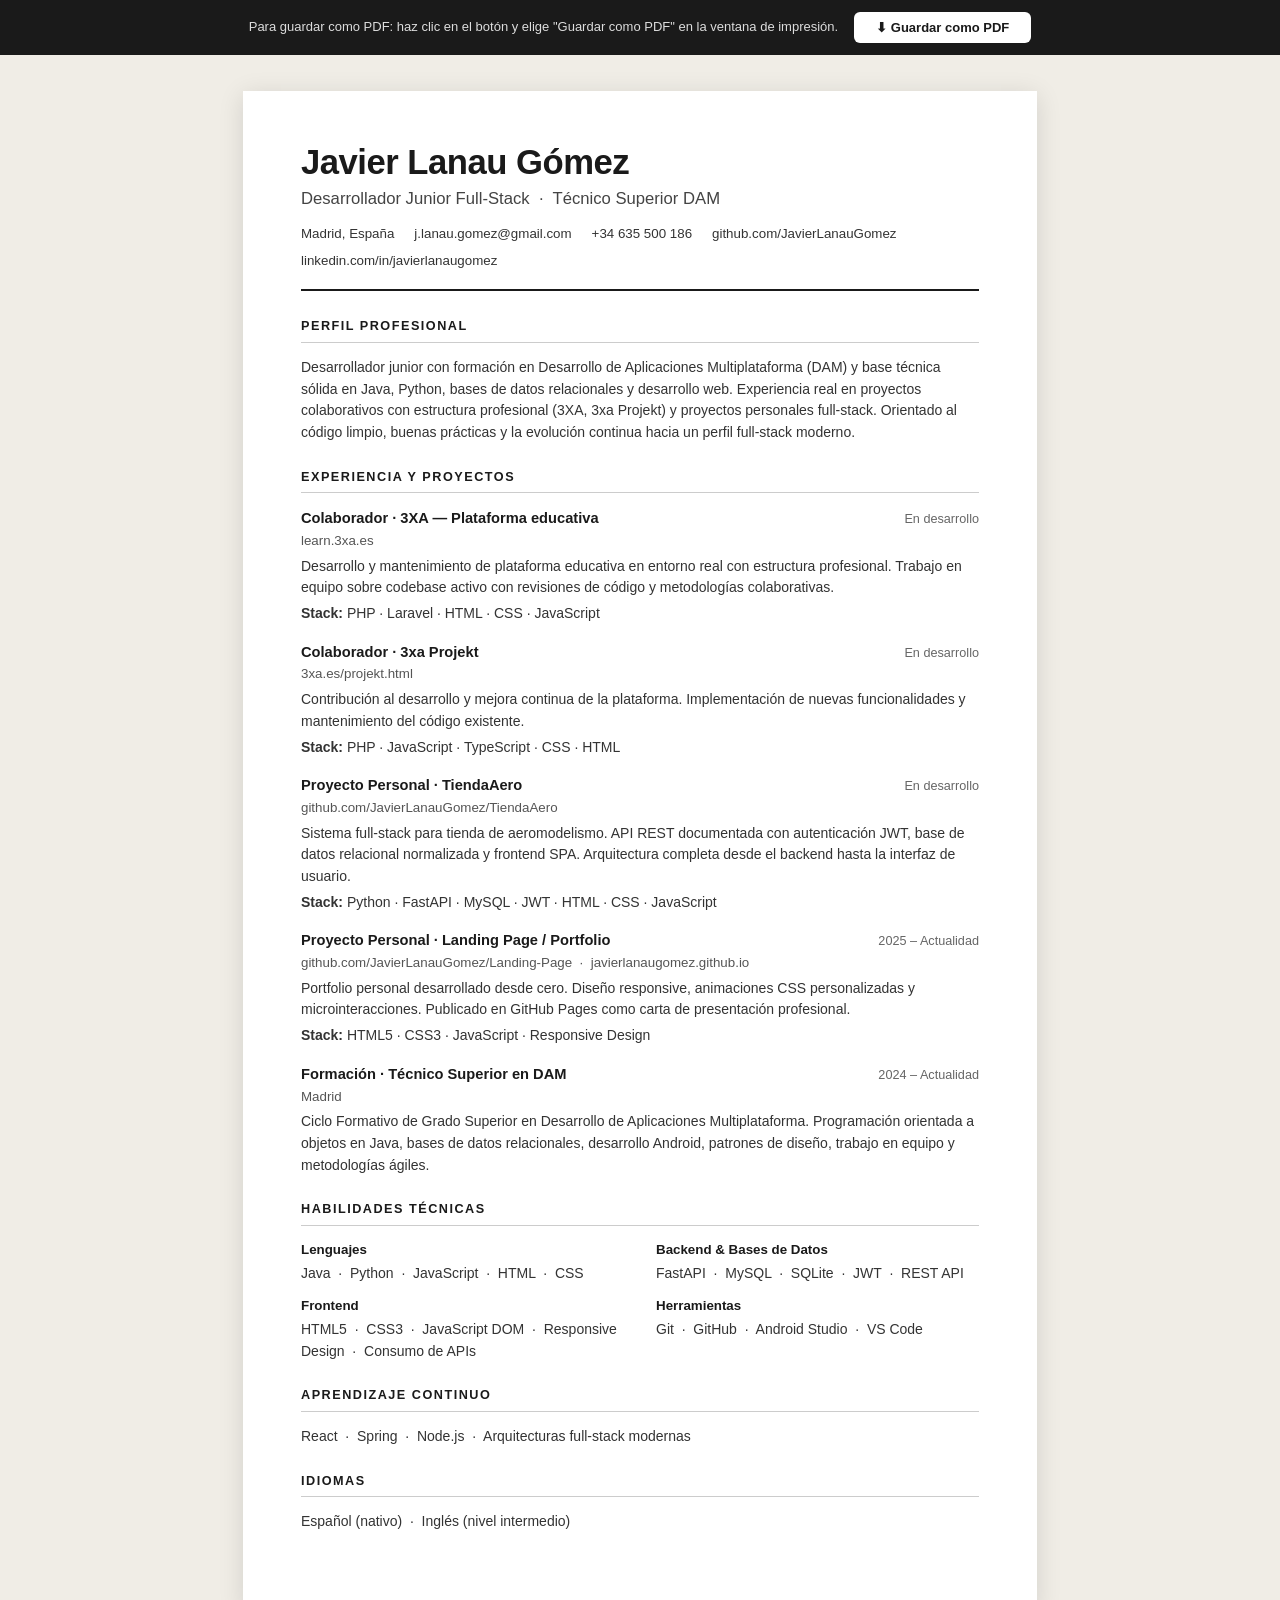
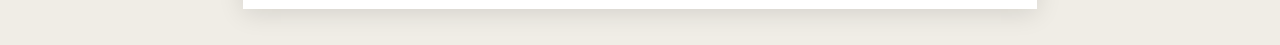
==== cv.html @ b681577f "cv" ====
<!DOCTYPE html>
<html lang="es">
<head>
    <meta charset="UTF-8">
    <meta name="viewport" content="width=device-width, initial-scale=1.0">
    <title>CV — Javier Lanau Gómez | Desarrollador Junior Full-Stack</title>
    <style>
        * { box-sizing: border-box; margin: 0; padding: 0; }

        body {
            font-family: Arial, Helvetica, sans-serif;
            font-size: 11pt;
            line-height: 1.55;
            color: #1a1a1a;
            background: #f0ede6;
        }

        /* Print button — hidden on print */
        .print-bar {
            position: sticky;
            top: 0;
            z-index: 10;
            background: #1a1a1a;
            color: #fff;
            text-align: center;
            padding: 12px 20px;
            display: flex;
            align-items: center;
            justify-content: center;
            gap: 16px;
        }

        .print-bar p {
            font-size: 13px;
            opacity: 0.85;
        }

        .print-btn {
            background: #fff;
            color: #1a1a1a;
            border: none;
            border-radius: 6px;
            padding: 8px 22px;
            font-size: 13px;
            font-weight: 700;
            cursor: pointer;
            font-family: Arial, sans-serif;
            transition: opacity 0.2s;
        }

        .print-btn:hover { opacity: 0.85; }

        /* CV container */
        .cv {
            max-width: 794px;
            margin: 36px auto;
            background: #ffffff;
            padding: 52px 58px;
            box-shadow: 0 4px 24px rgba(0,0,0,0.12);
        }

        /* ── Header ── */
        .cv-header {
            border-bottom: 2.5px solid #1a1a1a;
            padding-bottom: 18px;
            margin-bottom: 26px;
        }

        .cv-name {
            font-size: 26pt;
            font-weight: 700;
            letter-spacing: -0.5px;
            line-height: 1.1;
        }

        .cv-role {
            font-size: 12.5pt;
            color: #444;
            margin-top: 5px;
        }

        .cv-contact {
            display: flex;
            flex-wrap: wrap;
            gap: 6px 20px;
            margin-top: 12px;
            font-size: 10pt;
            color: #333;
        }

        .cv-contact a {
            color: #333;
            text-decoration: none;
        }

        .cv-contact a:hover { text-decoration: underline; }

        /* ── Sections ── */
        .cv-section {
            margin-bottom: 24px;
        }

        .cv-section-title {
            font-size: 9.5pt;
            font-weight: 700;
            text-transform: uppercase;
            letter-spacing: 1.5px;
            color: #1a1a1a;
            border-bottom: 1px solid #ccc;
            padding-bottom: 5px;
            margin-bottom: 14px;
        }

        .cv-section p {
            font-size: 10.5pt;
            color: #333;
        }

        /* ── Experience items ── */
        .exp-item {
            margin-bottom: 16px;
        }

        .exp-item:last-child { margin-bottom: 0; }

        .exp-row {
            display: flex;
            justify-content: space-between;
            align-items: baseline;
            gap: 12px;
        }

        .exp-role {
            font-size: 11pt;
            font-weight: 700;
            color: #1a1a1a;
        }

        .exp-date {
            font-size: 9.5pt;
            color: #666;
            white-space: nowrap;
            flex-shrink: 0;
        }

        .exp-company {
            font-size: 10pt;
            color: #555;
            margin-top: 1px;
        }

        .exp-desc {
            font-size: 10.5pt;
            color: #333;
            margin-top: 4px;
        }

        /* ── Skills grid ── */
        .skills-grid {
            display: grid;
            grid-template-columns: 1fr 1fr;
            gap: 12px 32px;
        }

        .skill-group { }

        .skill-group-label {
            font-size: 10pt;
            font-weight: 700;
            color: #1a1a1a;
            margin-bottom: 2px;
        }

        .skill-group-values {
            font-size: 10.5pt;
            color: #333;
        }

        /* ── Print styles ── */
        @media print {
            body {
                background: #fff;
                font-size: 10pt;
            }

            .print-bar { display: none; }

            .cv {
                margin: 0;
                padding: 28px 36px;
                box-shadow: none;
                max-width: 100%;
            }

            .cv-section { page-break-inside: avoid; }

            a { color: #1a1a1a; }
        }
    </style>
</head>
<body>

    <div class="print-bar">
        <p>Para guardar como PDF: haz clic en el botón y elige "Guardar como PDF" en la ventana de impresión.</p>
        <button class="print-btn" onclick="window.print()">⬇ Guardar como PDF</button>
    </div>

    <div class="cv">

        <!-- HEADER -->
        <header class="cv-header">
            <div class="cv-name">Javier Lanau Gómez</div>
            <div class="cv-role">Desarrollador Junior Full-Stack &nbsp;·&nbsp; Técnico Superior DAM</div>
            <div class="cv-contact">
                <span>Madrid, España</span>
                <a href="mailto:j.lanau.gomez@gmail.com">j.lanau.gomez@gmail.com</a>
                <a href="tel:+34635500186">+34 635 500 186</a>
                <a href="https://github.com/JavierLanauGomez" target="_blank">github.com/JavierLanauGomez</a>
                <a href="https://www.linkedin.com/in/javierlanaugomez" target="_blank">linkedin.com/in/javierlanaugomez</a>
            </div>
        </header>

        <!-- PERFIL -->
        <section class="cv-section">
            <h2 class="cv-section-title">Perfil Profesional</h2>
            <p>
                Desarrollador junior con formación en Desarrollo de Aplicaciones Multiplataforma (DAM) y base técnica sólida en Java, Python, bases de datos relacionales y desarrollo web. Experiencia real en proyectos colaborativos con estructura profesional (3XA, 3xa Projekt) y proyectos personales full-stack. Orientado al código limpio, buenas prácticas y la evolución continua hacia un perfil full-stack moderno.
            </p>
        </section>

        <!-- EXPERIENCIA Y PROYECTOS -->
        <section class="cv-section">
            <h2 class="cv-section-title">Experiencia y Proyectos</h2>

            <div class="exp-item">
                <div class="exp-row">
                    <span class="exp-role">Colaborador · 3XA — Plataforma educativa</span>
                    <span class="exp-date">En desarrollo</span>
                </div>
                <div class="exp-company">learn.3xa.es</div>
                <p class="exp-desc">Desarrollo y mantenimiento de plataforma educativa en entorno real con estructura profesional. Trabajo en equipo sobre codebase activo con revisiones de código y metodologías colaborativas.</p>
                <p class="exp-desc"><strong>Stack:</strong> PHP · Laravel · HTML · CSS · JavaScript</p>
            </div>

            <div class="exp-item">
                <div class="exp-row">
                    <span class="exp-role">Colaborador · 3xa Projekt</span>
                    <span class="exp-date">En desarrollo</span>
                </div>
                <div class="exp-company">3xa.es/projekt.html</div>
                <p class="exp-desc">Contribución al desarrollo y mejora continua de la plataforma. Implementación de nuevas funcionalidades y mantenimiento del código existente.</p>
                <p class="exp-desc"><strong>Stack:</strong> PHP · JavaScript · TypeScript · CSS · HTML</p>
            </div>

            <div class="exp-item">
                <div class="exp-row">
                    <span class="exp-role">Proyecto Personal · TiendaAero</span>
                    <span class="exp-date">En desarrollo</span>
                </div>
                <div class="exp-company">github.com/JavierLanauGomez/TiendaAero</div>
                <p class="exp-desc">Sistema full-stack para tienda de aeromodelismo. API REST documentada con autenticación JWT, base de datos relacional normalizada y frontend SPA. Arquitectura completa desde el backend hasta la interfaz de usuario.</p>
                <p class="exp-desc"><strong>Stack:</strong> Python · FastAPI · MySQL · JWT · HTML · CSS · JavaScript</p>
            </div>

            <div class="exp-item">
                <div class="exp-row">
                    <span class="exp-role">Proyecto Personal · Landing Page / Portfolio</span>
                    <span class="exp-date">2025 – Actualidad</span>
                </div>
                <div class="exp-company">github.com/JavierLanauGomez/Landing-Page &nbsp;·&nbsp; javierlanaugomez.github.io</div>
                <p class="exp-desc">Portfolio personal desarrollado desde cero. Diseño responsive, animaciones CSS personalizadas y microinteracciones. Publicado en GitHub Pages como carta de presentación profesional.</p>
                <p class="exp-desc"><strong>Stack:</strong> HTML5 · CSS3 · JavaScript · Responsive Design</p>
            </div>

            <div class="exp-item">
                <div class="exp-row">
                    <span class="exp-role">Formación · Técnico Superior en DAM</span>
                    <span class="exp-date">2024 – Actualidad</span>
                </div>
                <div class="exp-company">Madrid</div>
                <p class="exp-desc">Ciclo Formativo de Grado Superior en Desarrollo de Aplicaciones Multiplataforma. Programación orientada a objetos en Java, bases de datos relacionales, desarrollo Android, patrones de diseño, trabajo en equipo y metodologías ágiles.</p>
            </div>
        </section>

        <!-- HABILIDADES TÉCNICAS -->
        <section class="cv-section">
            <h2 class="cv-section-title">Habilidades Técnicas</h2>
            <div class="skills-grid">
                <div class="skill-group">
                    <div class="skill-group-label">Lenguajes</div>
                    <div class="skill-group-values">Java &nbsp;·&nbsp; Python &nbsp;·&nbsp; JavaScript &nbsp;·&nbsp; HTML &nbsp;·&nbsp; CSS</div>
                </div>
                <div class="skill-group">
                    <div class="skill-group-label">Backend &amp; Bases de Datos</div>
                    <div class="skill-group-values">FastAPI &nbsp;·&nbsp; MySQL &nbsp;·&nbsp; SQLite &nbsp;·&nbsp; JWT &nbsp;·&nbsp; REST API</div>
                </div>
                <div class="skill-group">
                    <div class="skill-group-label">Frontend</div>
                    <div class="skill-group-values">HTML5 &nbsp;·&nbsp; CSS3 &nbsp;·&nbsp; JavaScript DOM &nbsp;·&nbsp; Responsive Design &nbsp;·&nbsp; Consumo de APIs</div>
                </div>
                <div class="skill-group">
                    <div class="skill-group-label">Herramientas</div>
                    <div class="skill-group-values">Git &nbsp;·&nbsp; GitHub &nbsp;·&nbsp; Android Studio &nbsp;·&nbsp; VS Code</div>
                </div>
            </div>
        </section>

        <!-- APRENDIZAJE CONTINUO -->
        <section class="cv-section">
            <h2 class="cv-section-title">Aprendizaje Continuo</h2>
            <p>React &nbsp;·&nbsp; Spring &nbsp;·&nbsp; Node.js &nbsp;·&nbsp; Arquitecturas full-stack modernas</p>
        </section>

        <!-- IDIOMAS -->
        <section class="cv-section">
            <h2 class="cv-section-title">Idiomas</h2>
            <p>Español (nativo) &nbsp;·&nbsp; Inglés (nivel intermedio)</p>
        </section>

    </div>

</body>
</html>
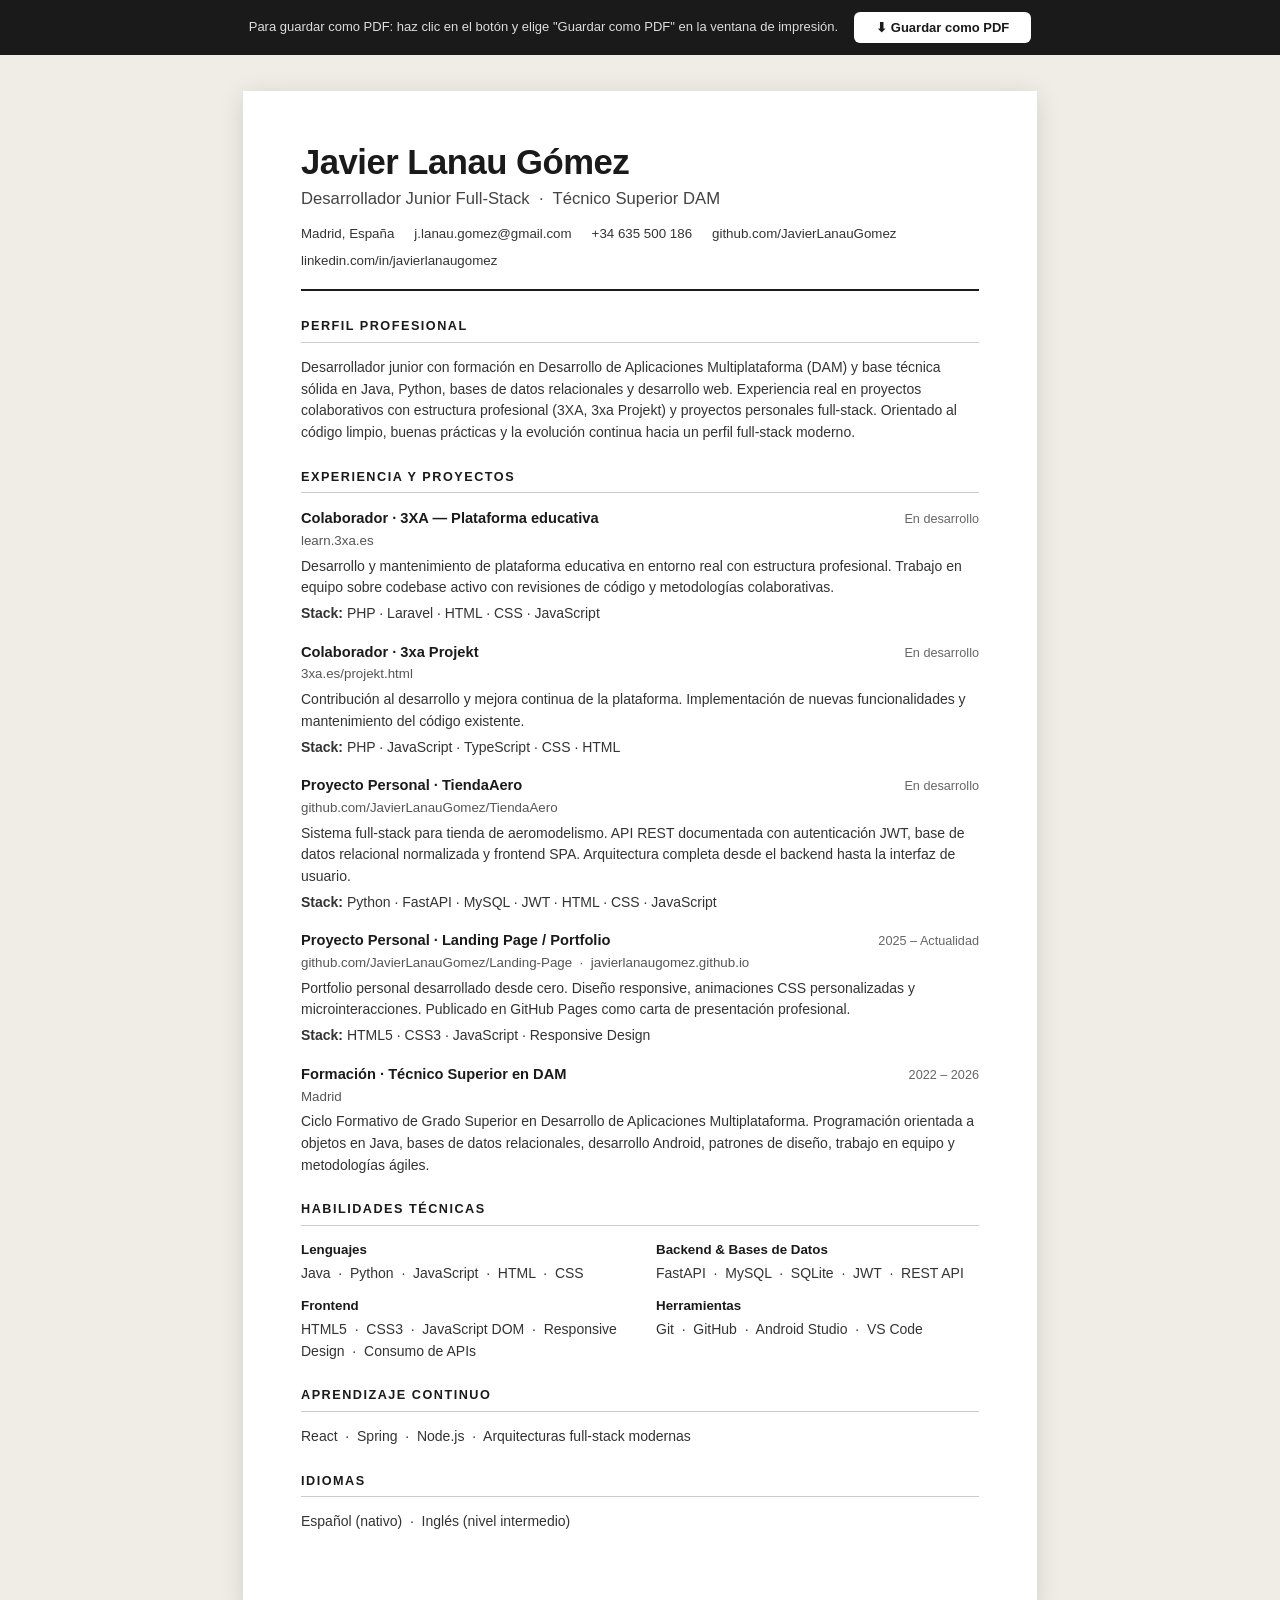
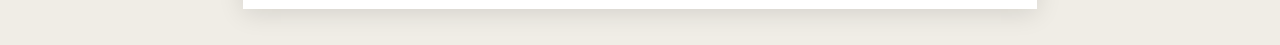
==== commit d8759755: "c" ====
--- a/cv.html
+++ b/cv.html
@@ -275,7 +275,7 @@
             <div class="exp-item">
                 <div class="exp-row">
                     <span class="exp-role">Formación · Técnico Superior en DAM</span>
-                    <span class="exp-date">2024 – Actualidad</span>
+                    <span class="exp-date">2022 – 2026</span>
                 </div>
                 <div class="exp-company">Madrid</div>
                 <p class="exp-desc">Ciclo Formativo de Grado Superior en Desarrollo de Aplicaciones Multiplataforma. Programación orientada a objetos en Java, bases de datos relacionales, desarrollo Android, patrones de diseño, trabajo en equipo y metodologías ágiles.</p>
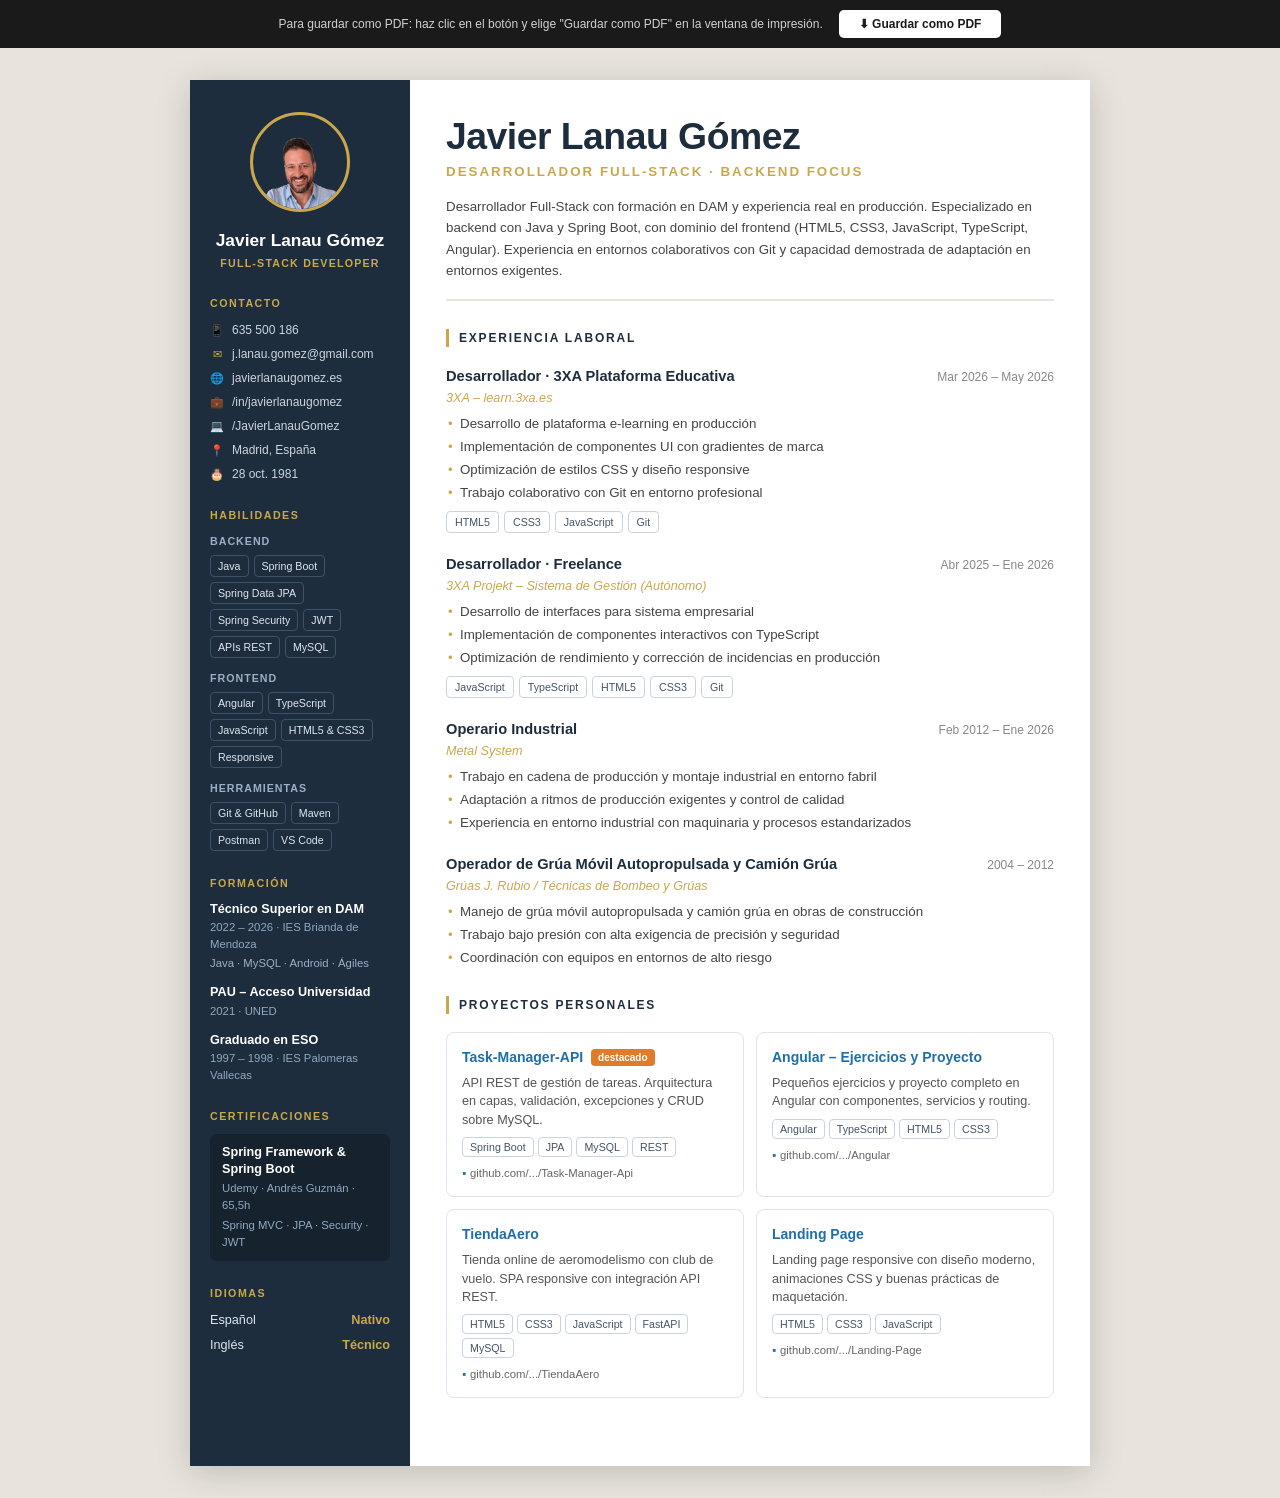
==== commit 91df8242: "actualizacion curriculum" ====
--- a/cv.html
+++ b/cv.html
@@ -3,19 +3,19 @@
 <head>
     <meta charset="UTF-8">
     <meta name="viewport" content="width=device-width, initial-scale=1.0">
-    <title>CV — Javier Lanau Gómez | Desarrollador Junior Full-Stack</title>
+    <title>CV — Javier Lanau Gómez | Full-Stack Developer</title>
     <style>
         * { box-sizing: border-box; margin: 0; padding: 0; }
 
         body {
             font-family: Arial, Helvetica, sans-serif;
-            font-size: 11pt;
-            line-height: 1.55;
+            font-size: 10.5pt;
+            line-height: 1.5;
             color: #1a1a1a;
-            background: #f0ede6;
-        }
-
-        /* Print button — hidden on print */
+            background: #e8e4dd;
+        }
+
+        /* ── Print bar ── */
         .print-bar {
             position: sticky;
             top: 0;
@@ -23,178 +23,375 @@
             background: #1a1a1a;
             color: #fff;
             text-align: center;
-            padding: 12px 20px;
+            padding: 10px 20px;
             display: flex;
             align-items: center;
             justify-content: center;
             gap: 16px;
         }
-
-        .print-bar p {
-            font-size: 13px;
-            opacity: 0.85;
-        }
-
+        .print-bar p { font-size: 12px; opacity: 0.8; }
         .print-btn {
             background: #fff;
             color: #1a1a1a;
             border: none;
+            border-radius: 5px;
+            padding: 7px 20px;
+            font-size: 12px;
+            font-weight: 700;
+            cursor: pointer;
+            transition: opacity 0.2s;
+        }
+        .print-btn:hover { opacity: 0.8; }
+
+        /* ── CV wrapper ── */
+        .cv {
+            max-width: 900px;
+            margin: 32px auto;
+            display: grid;
+            grid-template-columns: 220px 1fr;
+            box-shadow: 0 6px 32px rgba(0,0,0,0.18);
+        }
+
+        /* ══════════════ SIDEBAR ══════════════ */
+        .sidebar {
+            background: #1e2d3d;
+            color: #e0e6ef;
+            padding: 32px 20px;
+            display: flex;
+            flex-direction: column;
+            gap: 24px;
+        }
+
+        /* Photo + name block */
+        .sidebar-profile {
+            text-align: center;
+        }
+        .sidebar-photo {
+            width: 100px;
+            height: 100px;
+            border-radius: 50%;
+            object-fit: cover;
+            border: 3px solid #c9a84c;
+            margin-bottom: 12px;
+        }
+        .sidebar-name {
+            font-size: 13pt;
+            font-weight: 700;
+            color: #fff;
+            line-height: 1.2;
+        }
+        .sidebar-role {
+            font-size: 8pt;
+            font-weight: 700;
+            color: #c9a84c;
+            letter-spacing: 1.2px;
+            text-transform: uppercase;
+            margin-top: 4px;
+        }
+
+        /* Sidebar section title */
+        .sb-title {
+            font-size: 8pt;
+            font-weight: 700;
+            text-transform: uppercase;
+            letter-spacing: 1.5px;
+            color: #c9a84c;
+            margin-bottom: 10px;
+        }
+
+        /* Contact */
+        .contact-list {
+            list-style: none;
+            display: flex;
+            flex-direction: column;
+            gap: 6px;
+        }
+        .contact-list li {
+            display: flex;
+            align-items: center;
+            gap: 8px;
+            font-size: 9pt;
+            color: #ccd4df;
+        }
+        .contact-list .icon {
+            font-size: 11px;
+            width: 14px;
+            text-align: center;
+            flex-shrink: 0;
+            color: #c9a84c;
+        }
+        .contact-list a {
+            color: #ccd4df;
+            text-decoration: none;
+        }
+        .contact-list a:hover { color: #fff; }
+
+        /* Skills */
+        .skill-category {
+            margin-bottom: 12px;
+        }
+        .skill-category:last-child { margin-bottom: 0; }
+        .skill-cat-label {
+            font-size: 8pt;
+            font-weight: 700;
+            color: #9bb0c7;
+            text-transform: uppercase;
+            letter-spacing: 1px;
+            margin-bottom: 6px;
+        }
+        .skill-tags {
+            display: flex;
+            flex-wrap: wrap;
+            gap: 5px;
+        }
+        .tag {
+            font-size: 8pt;
+            color: #dce6f0;
+            border: 1px solid #3d5268;
+            border-radius: 4px;
+            padding: 2px 7px;
+            white-space: nowrap;
+        }
+
+        /* Education */
+        .edu-item {
+            margin-bottom: 12px;
+        }
+        .edu-item:last-child { margin-bottom: 0; }
+        .edu-title {
+            font-size: 9.5pt;
+            font-weight: 700;
+            color: #fff;
+            line-height: 1.3;
+        }
+        .edu-meta {
+            font-size: 8.5pt;
+            color: #8fa8c0;
+            margin-top: 2px;
+        }
+        .edu-stack {
+            font-size: 8.5pt;
+            color: #9bb0c7;
+            margin-top: 2px;
+        }
+
+        /* Certifications */
+        .cert-item {
+            background: #16222e;
             border-radius: 6px;
-            padding: 8px 22px;
-            font-size: 13px;
-            font-weight: 700;
-            cursor: pointer;
-            font-family: Arial, sans-serif;
-            transition: opacity 0.2s;
-        }
-
-        .print-btn:hover { opacity: 0.85; }
-
-        /* CV container */
-        .cv {
-            max-width: 794px;
-            margin: 36px auto;
-            background: #ffffff;
-            padding: 52px 58px;
-            box-shadow: 0 4px 24px rgba(0,0,0,0.12);
-        }
-
-        /* ── Header ── */
-        .cv-header {
-            border-bottom: 2.5px solid #1a1a1a;
+            padding: 10px 12px;
+        }
+        .cert-name {
+            font-size: 9.5pt;
+            font-weight: 700;
+            color: #fff;
+            line-height: 1.3;
+        }
+        .cert-meta {
+            font-size: 8.5pt;
+            color: #8fa8c0;
+            margin-top: 3px;
+        }
+
+        /* Languages */
+        .lang-list {
+            display: flex;
+            flex-direction: column;
+            gap: 6px;
+        }
+        .lang-row {
+            display: flex;
+            justify-content: space-between;
+            font-size: 9.5pt;
+        }
+        .lang-name { color: #dce6f0; }
+        .lang-level { color: #c9a84c; font-weight: 700; }
+
+        /* ══════════════ MAIN CONTENT ══════════════ */
+        .main {
+            background: #fff;
+            padding: 36px 36px 40px;
+        }
+
+        /* Main header */
+        .main-header {
+            border-bottom: 2px solid #e8e4dd;
             padding-bottom: 18px;
-            margin-bottom: 26px;
-        }
-
-        .cv-name {
-            font-size: 26pt;
-            font-weight: 700;
+            margin-bottom: 28px;
+        }
+        .main-name {
+            font-size: 28pt;
+            font-weight: 700;
+            color: #1e2d3d;
             letter-spacing: -0.5px;
             line-height: 1.1;
         }
-
-        .cv-role {
-            font-size: 12.5pt;
+        .main-role {
+            font-size: 10pt;
+            font-weight: 700;
+            color: #c9a84c;
+            letter-spacing: 2px;
+            text-transform: uppercase;
+            margin-top: 5px;
+        }
+        .main-summary {
+            font-size: 10pt;
             color: #444;
-            margin-top: 5px;
-        }
-
-        .cv-contact {
-            display: flex;
-            flex-wrap: wrap;
-            gap: 6px 20px;
-            margin-top: 12px;
-            font-size: 10pt;
-            color: #333;
-        }
-
-        .cv-contact a {
-            color: #333;
-            text-decoration: none;
-        }
-
-        .cv-contact a:hover { text-decoration: underline; }
-
-        /* ── Sections ── */
-        .cv-section {
-            margin-bottom: 24px;
-        }
-
-        .cv-section-title {
-            font-size: 9.5pt;
+            margin-top: 14px;
+            line-height: 1.6;
+        }
+
+        /* Section titles (right side) */
+        .section {
+            margin-bottom: 28px;
+        }
+        .section-title {
+            font-size: 9pt;
             font-weight: 700;
             text-transform: uppercase;
-            letter-spacing: 1.5px;
-            color: #1a1a1a;
-            border-bottom: 1px solid #ccc;
-            padding-bottom: 5px;
-            margin-bottom: 14px;
-        }
-
-        .cv-section p {
-            font-size: 10.5pt;
-            color: #333;
-        }
-
-        /* ── Experience items ── */
+            letter-spacing: 1.8px;
+            color: #1e2d3d;
+            border-left: 3px solid #c9a84c;
+            padding-left: 10px;
+            margin-bottom: 18px;
+        }
+
+        /* Experience */
         .exp-item {
-            margin-bottom: 16px;
-        }
-
+            margin-bottom: 20px;
+        }
         .exp-item:last-child { margin-bottom: 0; }
-
-        .exp-row {
+        .exp-header {
             display: flex;
             justify-content: space-between;
             align-items: baseline;
             gap: 12px;
         }
-
         .exp-role {
             font-size: 11pt;
             font-weight: 700;
-            color: #1a1a1a;
-        }
-
+            color: #1e2d3d;
+        }
         .exp-date {
-            font-size: 9.5pt;
-            color: #666;
+            font-size: 9pt;
+            color: #888;
             white-space: nowrap;
             flex-shrink: 0;
         }
-
         .exp-company {
+            font-size: 9.5pt;
+            color: #c9a84c;
+            font-style: italic;
+            margin-top: 2px;
+        }
+        .exp-bullets {
+            margin-top: 6px;
+            padding-left: 0;
+            list-style: none;
+        }
+        .exp-bullets li {
             font-size: 10pt;
-            color: #555;
-            margin-top: 1px;
-        }
-
-        .exp-desc {
-            font-size: 10.5pt;
-            color: #333;
-            margin-top: 4px;
-        }
-
-        /* ── Skills grid ── */
-        .skills-grid {
+            color: #444;
+            padding-left: 14px;
+            position: relative;
+            margin-bottom: 3px;
+        }
+        .exp-bullets li::before {
+            content: "•";
+            position: absolute;
+            left: 2px;
+            color: #c9a84c;
+        }
+        .exp-tags {
+            display: flex;
+            flex-wrap: wrap;
+            gap: 5px;
+            margin-top: 8px;
+        }
+        .exp-tag {
+            font-size: 8pt;
+            color: #445566;
+            border: 1px solid #c8d4e0;
+            border-radius: 4px;
+            padding: 2px 8px;
+        }
+
+        /* Projects grid */
+        .projects-grid {
             display: grid;
             grid-template-columns: 1fr 1fr;
-            gap: 12px 32px;
-        }
-
-        .skill-group { }
-
-        .skill-group-label {
-            font-size: 10pt;
-            font-weight: 700;
-            color: #1a1a1a;
-            margin-bottom: 2px;
-        }
-
-        .skill-group-values {
+            gap: 12px;
+        }
+        .project-card {
+            border: 1px solid #dde4ec;
+            border-radius: 8px;
+            padding: 14px 15px;
+        }
+        .project-header {
+            display: flex;
+            align-items: center;
+            gap: 8px;
+            margin-bottom: 6px;
+        }
+        .project-name {
             font-size: 10.5pt;
-            color: #333;
-        }
-
-        /* ── Print styles ── */
+            font-weight: 700;
+            color: #1e6fa8;
+            text-decoration: none;
+        }
+        .project-name:hover { text-decoration: underline; }
+        .badge-destacado {
+            font-size: 7.5pt;
+            font-weight: 700;
+            color: #fff;
+            background: #e07b2a;
+            border-radius: 4px;
+            padding: 1px 7px;
+        }
+        .project-desc {
+            font-size: 9.5pt;
+            color: #555;
+            margin-bottom: 8px;
+            line-height: 1.45;
+        }
+        .project-tags {
+            display: flex;
+            flex-wrap: wrap;
+            gap: 4px;
+            margin-bottom: 8px;
+        }
+        .project-tag {
+            font-size: 8pt;
+            color: #445566;
+            border: 1px solid #c8d4e0;
+            border-radius: 4px;
+            padding: 1px 7px;
+        }
+        .project-link {
+            font-size: 8.5pt;
+            color: #666;
+            text-decoration: none;
+            display: flex;
+            align-items: center;
+            gap: 4px;
+        }
+        .project-link::before {
+            content: "▪";
+            color: #1e6fa8;
+        }
+        .project-link:hover { color: #1e6fa8; }
+
+        /* ── Print ── */
         @media print {
-            body {
-                background: #fff;
-                font-size: 10pt;
-            }
-
+            body { background: #fff; font-size: 9.5pt; }
             .print-bar { display: none; }
-
             .cv {
                 margin: 0;
-                padding: 28px 36px;
+                max-width: 100%;
                 box-shadow: none;
-                max-width: 100%;
             }
-
-            .cv-section { page-break-inside: avoid; }
-
-            a { color: #1a1a1a; }
+            .section { page-break-inside: avoid; }
+            .exp-item { page-break-inside: avoid; }
         }
     </style>
 </head>
@@ -207,116 +404,261 @@
 
     <div class="cv">
 
-        <!-- HEADER -->
-        <header class="cv-header">
-            <div class="cv-name">Javier Lanau Gómez</div>
-            <div class="cv-role">Desarrollador Junior Full-Stack &nbsp;·&nbsp; Técnico Superior DAM</div>
-            <div class="cv-contact">
-                <span>Madrid, España</span>
-                <a href="mailto:j.lanau.gomez@gmail.com">j.lanau.gomez@gmail.com</a>
-                <a href="tel:+34635500186">+34 635 500 186</a>
-                <a href="https://github.com/JavierLanauGomez" target="_blank">github.com/JavierLanauGomez</a>
-                <a href="https://www.linkedin.com/in/javierlanaugomez" target="_blank">linkedin.com/in/javierlanaugomez</a>
+        <!-- ══════ SIDEBAR ══════ -->
+        <aside class="sidebar">
+
+            <div class="sidebar-profile">
+                <img src="JavierLanau2.png" alt="Javier Lanau Gómez" class="sidebar-photo">
+                <div class="sidebar-name">Javier Lanau Gómez</div>
+                <div class="sidebar-role">Full-Stack Developer</div>
             </div>
-        </header>
-
-        <!-- PERFIL -->
-        <section class="cv-section">
-            <h2 class="cv-section-title">Perfil Profesional</h2>
-            <p>
-                Desarrollador junior con formación en Desarrollo de Aplicaciones Multiplataforma (DAM) y base técnica sólida en Java, Python, bases de datos relacionales y desarrollo web. Experiencia real en proyectos colaborativos con estructura profesional (3XA, 3xa Projekt) y proyectos personales full-stack. Orientado al código limpio, buenas prácticas y la evolución continua hacia un perfil full-stack moderno.
-            </p>
-        </section>
-
-        <!-- EXPERIENCIA Y PROYECTOS -->
-        <section class="cv-section">
-            <h2 class="cv-section-title">Experiencia y Proyectos</h2>
-
-            <div class="exp-item">
-                <div class="exp-row">
-                    <span class="exp-role">Colaborador · 3XA — Plataforma educativa</span>
-                    <span class="exp-date">En desarrollo</span>
-                </div>
-                <div class="exp-company">learn.3xa.es</div>
-                <p class="exp-desc">Desarrollo y mantenimiento de plataforma educativa en entorno real con estructura profesional. Trabajo en equipo sobre codebase activo con revisiones de código y metodologías colaborativas.</p>
-                <p class="exp-desc"><strong>Stack:</strong> PHP · Laravel · HTML · CSS · JavaScript</p>
+
+            <!-- Contacto -->
+            <div>
+                <div class="sb-title">Contacto</div>
+                <ul class="contact-list">
+                    <li><span class="icon">📱</span> 635 500 186</li>
+                    <li><span class="icon">✉</span> <a href="mailto:j.lanau.gomez@gmail.com">j.lanau.gomez@gmail.com</a></li>
+                    <li><span class="icon">🌐</span> <a href="https://javierlanaugomez.es" target="_blank">javierlanaugomez.es</a></li>
+                    <li><span class="icon">💼</span> <a href="https://linkedin.com/in/javierlanaugomez" target="_blank">/in/javierlanaugomez</a></li>
+                    <li><span class="icon">💻</span> <a href="https://github.com/JavierLanauGomez" target="_blank">/JavierLanauGomez</a></li>
+                    <li><span class="icon">📍</span> Madrid, España</li>
+                    <li><span class="icon">🎂</span> 28 oct. 1981</li>
+                </ul>
             </div>
 
-            <div class="exp-item">
-                <div class="exp-row">
-                    <span class="exp-role">Colaborador · 3xa Projekt</span>
-                    <span class="exp-date">En desarrollo</span>
-                </div>
-                <div class="exp-company">3xa.es/projekt.html</div>
-                <p class="exp-desc">Contribución al desarrollo y mejora continua de la plataforma. Implementación de nuevas funcionalidades y mantenimiento del código existente.</p>
-                <p class="exp-desc"><strong>Stack:</strong> PHP · JavaScript · TypeScript · CSS · HTML</p>
+            <!-- Habilidades -->
+            <div>
+                <div class="sb-title">Habilidades</div>
+                <div class="skill-category">
+                    <div class="skill-cat-label">Backend</div>
+                    <div class="skill-tags">
+                        <span class="tag">Java</span>
+                        <span class="tag">Spring Boot</span>
+                        <span class="tag">Spring Data JPA</span>
+                        <span class="tag">Spring Security</span>
+                        <span class="tag">JWT</span>
+                        <span class="tag">APIs REST</span>
+                        <span class="tag">MySQL</span>
+                    </div>
+                </div>
+                <div class="skill-category">
+                    <div class="skill-cat-label">Frontend</div>
+                    <div class="skill-tags">
+                        <span class="tag">Angular</span>
+                        <span class="tag">TypeScript</span>
+                        <span class="tag">JavaScript</span>
+                        <span class="tag">HTML5 &amp; CSS3</span>
+                        <span class="tag">Responsive</span>
+                    </div>
+                </div>
+                <div class="skill-category">
+                    <div class="skill-cat-label">Herramientas</div>
+                    <div class="skill-tags">
+                        <span class="tag">Git &amp; GitHub</span>
+                        <span class="tag">Maven</span>
+                        <span class="tag">Postman</span>
+                        <span class="tag">VS Code</span>
+                    </div>
+                </div>
             </div>
 
-            <div class="exp-item">
-                <div class="exp-row">
-                    <span class="exp-role">Proyecto Personal · TiendaAero</span>
-                    <span class="exp-date">En desarrollo</span>
-                </div>
-                <div class="exp-company">github.com/JavierLanauGomez/TiendaAero</div>
-                <p class="exp-desc">Sistema full-stack para tienda de aeromodelismo. API REST documentada con autenticación JWT, base de datos relacional normalizada y frontend SPA. Arquitectura completa desde el backend hasta la interfaz de usuario.</p>
-                <p class="exp-desc"><strong>Stack:</strong> Python · FastAPI · MySQL · JWT · HTML · CSS · JavaScript</p>
+            <!-- Formación -->
+            <div>
+                <div class="sb-title">Formación</div>
+                <div class="edu-item">
+                    <div class="edu-title">Técnico Superior en DAM</div>
+                    <div class="edu-meta">2022 – 2026 · IES Brianda de Mendoza</div>
+                    <div class="edu-stack">Java · MySQL · Android · Ágiles</div>
+                </div>
+                <div class="edu-item">
+                    <div class="edu-title">PAU – Acceso Universidad</div>
+                    <div class="edu-meta">2021 · UNED</div>
+                </div>
+                <div class="edu-item">
+                    <div class="edu-title">Graduado en ESO</div>
+                    <div class="edu-meta">1997 – 1998 · IES Palomeras Vallecas</div>
+                </div>
             </div>
 
-            <div class="exp-item">
-                <div class="exp-row">
-                    <span class="exp-role">Proyecto Personal · Landing Page / Portfolio</span>
-                    <span class="exp-date">2025 – Actualidad</span>
-                </div>
-                <div class="exp-company">github.com/JavierLanauGomez/Landing-Page &nbsp;·&nbsp; javierlanaugomez.github.io</div>
-                <p class="exp-desc">Portfolio personal desarrollado desde cero. Diseño responsive, animaciones CSS personalizadas y microinteracciones. Publicado en GitHub Pages como carta de presentación profesional.</p>
-                <p class="exp-desc"><strong>Stack:</strong> HTML5 · CSS3 · JavaScript · Responsive Design</p>
+            <!-- Certificaciones -->
+            <div>
+                <div class="sb-title">Certificaciones</div>
+                <div class="cert-item">
+                    <div class="cert-name">Spring Framework &amp; Spring Boot</div>
+                    <div class="cert-meta">Udemy · Andrés Guzmán · 65,5h</div>
+                    <div class="cert-meta">Spring MVC · JPA · Security · JWT</div>
+                </div>
             </div>
 
-            <div class="exp-item">
-                <div class="exp-row">
-                    <span class="exp-role">Formación · Técnico Superior en DAM</span>
-                    <span class="exp-date">2022 – 2026</span>
-                </div>
-                <div class="exp-company">Madrid</div>
-                <p class="exp-desc">Ciclo Formativo de Grado Superior en Desarrollo de Aplicaciones Multiplataforma. Programación orientada a objetos en Java, bases de datos relacionales, desarrollo Android, patrones de diseño, trabajo en equipo y metodologías ágiles.</p>
+            <!-- Idiomas -->
+            <div>
+                <div class="sb-title">Idiomas</div>
+                <div class="lang-list">
+                    <div class="lang-row">
+                        <span class="lang-name">Español</span>
+                        <span class="lang-level">Nativo</span>
+                    </div>
+                    <div class="lang-row">
+                        <span class="lang-name">Inglés</span>
+                        <span class="lang-level">Técnico</span>
+                    </div>
+                </div>
             </div>
-        </section>
-
-        <!-- HABILIDADES TÉCNICAS -->
-        <section class="cv-section">
-            <h2 class="cv-section-title">Habilidades Técnicas</h2>
-            <div class="skills-grid">
-                <div class="skill-group">
-                    <div class="skill-group-label">Lenguajes</div>
-                    <div class="skill-group-values">Java &nbsp;·&nbsp; Python &nbsp;·&nbsp; JavaScript &nbsp;·&nbsp; HTML &nbsp;·&nbsp; CSS</div>
-                </div>
-                <div class="skill-group">
-                    <div class="skill-group-label">Backend &amp; Bases de Datos</div>
-                    <div class="skill-group-values">FastAPI &nbsp;·&nbsp; MySQL &nbsp;·&nbsp; SQLite &nbsp;·&nbsp; JWT &nbsp;·&nbsp; REST API</div>
-                </div>
-                <div class="skill-group">
-                    <div class="skill-group-label">Frontend</div>
-                    <div class="skill-group-values">HTML5 &nbsp;·&nbsp; CSS3 &nbsp;·&nbsp; JavaScript DOM &nbsp;·&nbsp; Responsive Design &nbsp;·&nbsp; Consumo de APIs</div>
-                </div>
-                <div class="skill-group">
-                    <div class="skill-group-label">Herramientas</div>
-                    <div class="skill-group-values">Git &nbsp;·&nbsp; GitHub &nbsp;·&nbsp; Android Studio &nbsp;·&nbsp; VS Code</div>
-                </div>
-            </div>
-        </section>
-
-        <!-- APRENDIZAJE CONTINUO -->
-        <section class="cv-section">
-            <h2 class="cv-section-title">Aprendizaje Continuo</h2>
-            <p>React &nbsp;·&nbsp; Spring &nbsp;·&nbsp; Node.js &nbsp;·&nbsp; Arquitecturas full-stack modernas</p>
-        </section>
-
-        <!-- IDIOMAS -->
-        <section class="cv-section">
-            <h2 class="cv-section-title">Idiomas</h2>
-            <p>Español (nativo) &nbsp;·&nbsp; Inglés (nivel intermedio)</p>
-        </section>
-
+
+        </aside>
+
+        <!-- ══════ MAIN ══════ -->
+        <main class="main">
+
+            <header class="main-header">
+                <div class="main-name">Javier Lanau Gómez</div>
+                <div class="main-role">Desarrollador Full-Stack · Backend Focus</div>
+                <p class="main-summary">
+                    Desarrollador Full-Stack con formación en DAM y experiencia real en producción. Especializado en
+                    backend con Java y Spring Boot, con dominio del frontend (HTML5, CSS3, JavaScript, TypeScript,
+                    Angular). Experiencia en entornos colaborativos con Git y capacidad demostrada de adaptación en
+                    entornos exigentes.
+                </p>
+            </header>
+
+            <!-- Experiencia laboral -->
+            <section class="section">
+                <h2 class="section-title">Experiencia Laboral</h2>
+
+                <div class="exp-item">
+                    <div class="exp-header">
+                        <span class="exp-role">Desarrollador · 3XA Plataforma Educativa</span>
+                        <span class="exp-date">Mar 2026 – May 2026</span>
+                    </div>
+                    <div class="exp-company">3XA – learn.3xa.es</div>
+                    <ul class="exp-bullets">
+                        <li>Desarrollo de plataforma e-learning en producción</li>
+                        <li>Implementación de componentes UI con gradientes de marca</li>
+                        <li>Optimización de estilos CSS y diseño responsive</li>
+                        <li>Trabajo colaborativo con Git en entorno profesional</li>
+                    </ul>
+                    <div class="exp-tags">
+                        <span class="exp-tag">HTML5</span>
+                        <span class="exp-tag">CSS3</span>
+                        <span class="exp-tag">JavaScript</span>
+                        <span class="exp-tag">Git</span>
+                    </div>
+                </div>
+
+                <div class="exp-item">
+                    <div class="exp-header">
+                        <span class="exp-role">Desarrollador · Freelance</span>
+                        <span class="exp-date">Abr 2025 – Ene 2026</span>
+                    </div>
+                    <div class="exp-company">3XA Projekt – Sistema de Gestión (Autónomo)</div>
+                    <ul class="exp-bullets">
+                        <li>Desarrollo de interfaces para sistema empresarial</li>
+                        <li>Implementación de componentes interactivos con TypeScript</li>
+                        <li>Optimización de rendimiento y corrección de incidencias en producción</li>
+                    </ul>
+                    <div class="exp-tags">
+                        <span class="exp-tag">JavaScript</span>
+                        <span class="exp-tag">TypeScript</span>
+                        <span class="exp-tag">HTML5</span>
+                        <span class="exp-tag">CSS3</span>
+                        <span class="exp-tag">Git</span>
+                    </div>
+                </div>
+
+                <div class="exp-item">
+                    <div class="exp-header">
+                        <span class="exp-role">Operario Industrial</span>
+                        <span class="exp-date">Feb 2012 – Ene 2026</span>
+                    </div>
+                    <div class="exp-company">Metal System</div>
+                    <ul class="exp-bullets">
+                        <li>Trabajo en cadena de producción y montaje industrial en entorno fabril</li>
+                        <li>Adaptación a ritmos de producción exigentes y control de calidad</li>
+                        <li>Experiencia en entorno industrial con maquinaria y procesos estandarizados</li>
+                    </ul>
+                </div>
+
+                <div class="exp-item">
+                    <div class="exp-header">
+                        <span class="exp-role">Operador de Grúa Móvil Autopropulsada y Camión Grúa</span>
+                        <span class="exp-date">2004 – 2012</span>
+                    </div>
+                    <div class="exp-company">Grúas J. Rubio / Técnicas de Bombeo y Grúas</div>
+                    <ul class="exp-bullets">
+                        <li>Manejo de grúa móvil autopropulsada y camión grúa en obras de construcción</li>
+                        <li>Trabajo bajo presión con alta exigencia de precisión y seguridad</li>
+                        <li>Coordinación con equipos en entornos de alto riesgo</li>
+                    </ul>
+                </div>
+            </section>
+
+            <!-- Proyectos personales -->
+            <section class="section">
+                <h2 class="section-title">Proyectos Personales</h2>
+                <div class="projects-grid">
+
+                    <div class="project-card">
+                        <div class="project-header">
+                            <a href="https://github.com/JavierLanauGomez/Task-Manager-Api" target="_blank" class="project-name">Task-Manager-API</a>
+                            <span class="badge-destacado">destacado</span>
+                        </div>
+                        <p class="project-desc">API REST de gestión de tareas. Arquitectura en capas, validación, excepciones y CRUD sobre MySQL.</p>
+                        <div class="project-tags">
+                            <span class="project-tag">Spring Boot</span>
+                            <span class="project-tag">JPA</span>
+                            <span class="project-tag">MySQL</span>
+                            <span class="project-tag">REST</span>
+                        </div>
+                        <a href="https://github.com/JavierLanauGomez/Task-Manager-Api" target="_blank" class="project-link">github.com/.../Task-Manager-Api</a>
+                    </div>
+
+                    <div class="project-card">
+                        <div class="project-header">
+                            <a href="https://github.com/JavierLanauGomez/Angular" target="_blank" class="project-name">Angular – Ejercicios y Proyecto</a>
+                        </div>
+                        <p class="project-desc">Pequeños ejercicios y proyecto completo en Angular con componentes, servicios y routing.</p>
+                        <div class="project-tags">
+                            <span class="project-tag">Angular</span>
+                            <span class="project-tag">TypeScript</span>
+                            <span class="project-tag">HTML5</span>
+                            <span class="project-tag">CSS3</span>
+                        </div>
+                        <a href="https://github.com/JavierLanauGomez/Angular" target="_blank" class="project-link">github.com/.../Angular</a>
+                    </div>
+
+                    <div class="project-card">
+                        <div class="project-header">
+                            <a href="https://github.com/JavierLanauGomez/TiendaAero" target="_blank" class="project-name">TiendaAero</a>
+                        </div>
+                        <p class="project-desc">Tienda online de aeromodelismo con club de vuelo. SPA responsive con integración API REST.</p>
+                        <div class="project-tags">
+                            <span class="project-tag">HTML5</span>
+                            <span class="project-tag">CSS3</span>
+                            <span class="project-tag">JavaScript</span>
+                            <span class="project-tag">FastAPI</span>
+                            <span class="project-tag">MySQL</span>
+                        </div>
+                        <a href="https://github.com/JavierLanauGomez/TiendaAero" target="_blank" class="project-link">github.com/.../TiendaAero</a>
+                    </div>
+
+                    <div class="project-card">
+                        <div class="project-header">
+                            <a href="https://github.com/JavierLanauGomez/Landing-Page" target="_blank" class="project-name">Landing Page</a>
+                        </div>
+                        <p class="project-desc">Landing page responsive con diseño moderno, animaciones CSS y buenas prácticas de maquetación.</p>
+                        <div class="project-tags">
+                            <span class="project-tag">HTML5</span>
+                            <span class="project-tag">CSS3</span>
+                            <span class="project-tag">JavaScript</span>
+                        </div>
+                        <a href="https://github.com/JavierLanauGomez/Landing-Page" target="_blank" class="project-link">github.com/.../Landing-Page</a>
+                    </div>
+
+                </div>
+            </section>
+
+        </main>
     </div>
 
 </body>
